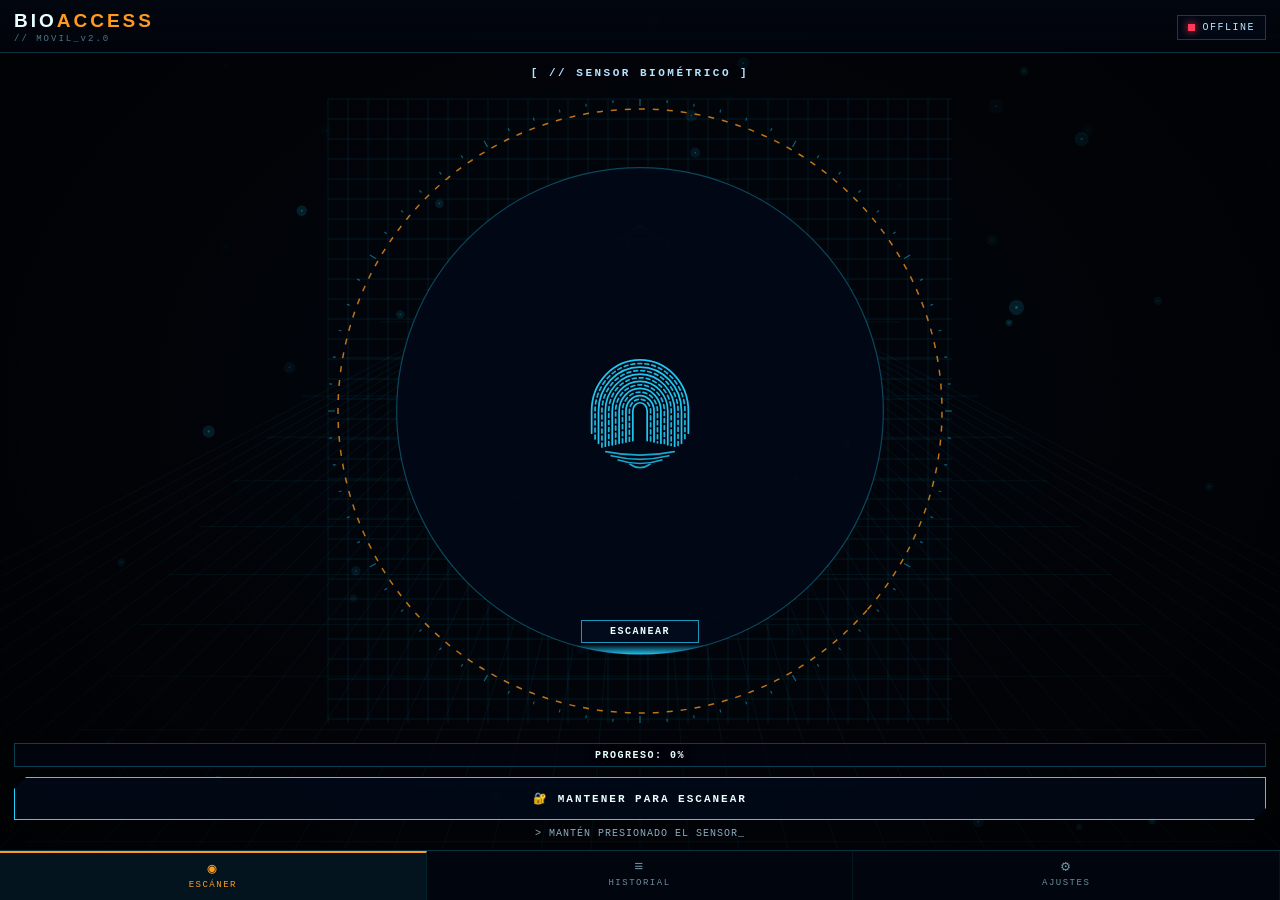
==== sistema simple/mobile/index.html @ aad82165 "Initial release: BioAccess PC + mobile biometric system" ====
<!DOCTYPE html>
<html lang="es">
<head>
<meta charset="utf-8">
<meta name="viewport" content="width=device-width, initial-scale=1, maximum-scale=1, user-scalable=no, viewport-fit=cover">
<meta name="theme-color" content="#01040a">
<meta name="mobile-web-app-capable" content="yes">
<link rel="manifest" href="manifest.json">
<link rel="stylesheet" href="app.css">
<title>BioAccess Mobile v2.0</title>
</head>
<body>

<canvas id="bg"></canvas>
<div class="vignette"></div>

<div id="app">

  <!-- ============ HEADER ============ -->
  <header class="topbar">
    <div class="brand">
      <div class="logo">BIO<span>ACCESS</span></div>
      <div class="sub">// MOVIL_v2.0</div>
    </div>
    <div class="status-chip" id="connChip">
      <span class="dot" id="connDot"></span>
      <span id="connText">OFFLINE</span>
    </div>
  </header>

  <!-- ============ VIEWS ============ -->
  <main>

    <!-- ---------- SCANNER ---------- -->
    <section class="view active" id="view-scan">
      <h2 class="view-title">[ // SENSOR BIOMÉTRICO ]</h2>

      <div class="peer-banner" id="peerBanner">
        <div class="pb-line1">SOLICITUD DE LA PC</div>
        <div class="pb-line2" id="pbText">PRESIONA EL SENSOR PARA AUTORIZAR</div>
      </div>

      <div class="stage">
        <canvas id="hud"></canvas>
        <div class="hud-tag" id="hudTag">ESCANEAR</div>
      </div>

      <div class="meter">
        <div class="meter-fill" id="meterFill"></div>
        <div class="meter-label" id="meterLabel">PROGRESO: 0%</div>
      </div>

      <button class="cyber-btn primary" id="btnScan">🔐 MANTENER PARA ESCANEAR</button>
      <div class="hint" id="scanHint">&gt; MANTÉN PRESIONADO EL SENSOR_</div>
    </section>

    <!-- ---------- HISTORY ---------- -->
    <section class="view" id="view-hist">
      <h2 class="view-title">[ // REGISTRO DE EVENTOS ]</h2>
      <div class="log-wrap">
        <ul class="log" id="histList"></ul>
      </div>
      <button class="cyber-btn danger" id="btnClearHist">🗑️ LIMPIAR HISTORIAL</button>
    </section>

    <!-- ---------- SETTINGS ---------- -->
    <section class="view" id="view-cfg">
      <h2 class="view-title">[ // CONFIGURACIÓN ]</h2>
      <div class="cfg-scroll">

        <fieldset class="group">
          <legend>CONEXIÓN CON LA PC</legend>
          <label class="row"><span>IP de la PC</span><input id="inpIp" type="text" inputmode="decimal" placeholder="192.168.1.50"></label>
          <label class="row"><span>Puerto</span><input id="inpPort" type="number" placeholder="8080"></label>
          <label class="row"><span>Nombre del dispositivo</span><input id="inpDevice" type="text" placeholder="Mi Celular"></label>
          <label class="row check"><input id="chkAuto" type="checkbox"><span>Detección automática (LAN)</span></label>
          <button class="cyber-btn small" id="btnDiscover">📡 BUSCAR PC EN LA RED</button>
          <button class="cyber-btn small" id="btnQr">⬛ ESCANEAR QR DE LA PC</button>
          <button class="cyber-btn small" id="btnUsb">🔌 VINCULAR POR USB</button>
          <button class="cyber-btn small" id="btnForget">🗑 OLVIDAR ESTA PC</button>
          <div class="hint" id="discoverHint">&gt; LISTO PARA BUSCAR_</div>
        </fieldset>

        <fieldset class="group">
          <legend>ESCÁNER</legend>
          <label class="row"><span>Sensibilidad</span><input id="inpSens" type="range" min="10" max="100" value="50"><b id="lblSens">50%</b></label>
          <label class="row"><span>Tiempo de escaneo</span><input id="inpTime" type="range" min="1" max="8" value="3"><b id="lblTime">3s</b></label>
          <label class="row check"><input id="chkBiometric" type="checkbox" checked><span>Usar huella real del celular</span></label>
          <label class="row check"><input id="chkHaptic" type="checkbox" checked><span>Vibración (haptico)</span></label>
        </fieldset>

        <fieldset class="group">
          <legend>AUDIO</legend>
          <label class="row check"><input id="chkAudio" type="checkbox" checked><span>Habilitar sonidos</span></label>
          <label class="row"><span>Volumen</span><input id="inpVol" type="range" min="0" max="100" value="70"><b id="lblVol">70%</b></label>
        </fieldset>

        <fieldset class="group">
          <legend>SEGURIDAD</legend>
          <label class="row check"><input id="chkPin" type="checkbox"><span>Pedir PIN al abrir</span></label>
          <label class="row"><span>PIN (4-8 dígitos)</span><input id="inpPin" type="password" inputmode="numeric" placeholder="****"></label>
          <label class="row check"><input id="chkPinReq" type="checkbox"><span>Pedir PIN en cada solicitud de la PC</span></label>
        </fieldset>

        <div class="cfg-info" id="devInfo"></div>
      </div>
      <button class="cyber-btn primary" id="btnSave">💾 GUARDAR CONFIGURACIÓN</button>
    </section>

  </main>

  <!-- ============ BOTTOM NAV ============ -->
  <nav class="tabbar">
    <button class="tab active" data-view="scan"><i>◉</i><span>ESCÁNER</span></button>
    <button class="tab" data-view="hist"><i>≡</i><span>HISTORIAL</span></button>
    <button class="tab" data-view="cfg"><i>⚙</i><span>AJUSTES</span></button>
  </nav>

</div>

<!-- ============ PIN MODAL ============ -->
<div class="modal" id="pinModal">
  <div class="modal-box">
    <div class="modal-title">🔒 VERIFICACIÓN DE SEGURIDAD</div>
    <input id="pinInput" type="password" inputmode="numeric" placeholder="****" autocomplete="off">
    <div class="modal-msg" id="pinMsg"></div>
    <div class="modal-btns">
      <button class="cyber-btn small primary" id="pinOk">CONFIRMAR</button>
      <button class="cyber-btn small danger" id="pinCancel">CANCELAR</button>
    </div>
  </div>
</div>

<div class="toast" id="toast"></div>

<script src="app.js"></script>
</body>
</html>
---- sistema simple/mobile/app.css ----
/* ===================================================================
   BioAccess Mobile v2.0 — Cyberpunk UI
   Paleta sincronizada con el terminal de escritorio (bioaccess.py)
   =================================================================== */
:root{
  --bg:#01040a;
  --cyan:#22d3ff;
  --cyan-dim:rgba(34,211,255,.28);
  --orange:#ff9a1f;
  --green:#2dffb0;
  --red:#ff3b5c;
  --text:#eaffff;
  --text-dim:#b8e4ff;
  --mono:Consolas,"Courier New",monospace;
}
*{box-sizing:border-box;-webkit-tap-highlight-color:transparent}
html,body{height:100%;margin:0}
body{
  background:var(--bg);color:var(--text);font-family:var(--mono);
  overflow:hidden;user-select:none;
}
#bg{position:fixed;inset:0;width:100%;height:100%;z-index:0}
.vignette{
  position:fixed;inset:0;z-index:1;pointer-events:none;
  background:radial-gradient(ellipse at 50% 45%,rgba(0,0,0,0) 35%,rgba(0,0,0,.72) 100%);
}
#app{
  position:relative;z-index:2;height:100%;display:flex;flex-direction:column;
  padding:env(safe-area-inset-top) 0 0 0;
}

/* ---------------- HEADER ---------------- */
.topbar{
  display:flex;align-items:center;justify-content:space-between;
  padding:10px 14px 8px;border-bottom:1px solid rgba(34,211,255,.22);
  background:linear-gradient(180deg,rgba(2,6,15,.95),rgba(2,6,15,.55));
  backdrop-filter:blur(2px);
}
.logo{font-size:19px;font-weight:900;letter-spacing:3px;color:#eaffff;font-family:"Segoe UI",sans-serif}
.logo span{color:var(--orange)}
.brand .sub{font-size:9px;letter-spacing:2px;color:rgba(160,225,255,.5);margin-top:2px}
.status-chip{
  display:flex;align-items:center;gap:7px;font-size:10px;letter-spacing:1.5px;
  border:1px solid var(--cyan-dim);padding:6px 10px;color:var(--text-dim);
  background:rgba(2,10,24,.7);
}
.dot{width:7px;height:7px;background:var(--red);box-shadow:0 0 8px var(--red)}
.status-chip.on .dot{background:var(--green);box-shadow:0 0 10px var(--green)}
.status-chip.on{border-color:rgba(45,255,176,.45);color:var(--green)}
.status-chip.wait .dot{background:var(--orange);box-shadow:0 0 10px var(--orange);animation:pulse 1s infinite}

/* ---------------- VIEWS ---------------- */
main{flex:1;position:relative;overflow:hidden}
.view{
  position:absolute;inset:0;display:none;flex-direction:column;
  padding:12px 14px 8px;overflow:hidden;
}
.view.active{display:flex}
.view-title{
  font-size:11px;letter-spacing:2.5px;color:var(--text-dim);font-weight:700;
  margin:2px 0 10px;text-align:center;
}

/* ---------------- SCANNER ---------------- */
.peer-banner{
  display:none;border:1px solid var(--orange);background:rgba(255,154,31,.10);
  padding:8px 10px;margin-bottom:8px;text-align:center;
}
.peer-banner.show{display:block;animation:blinkBorder 1.2s infinite}
.pb-line1{font-size:11px;letter-spacing:2px;color:var(--orange);font-weight:700}
.pb-line2{font-size:10px;color:var(--text-dim);margin-top:3px}

.stage{position:relative;flex:1;min-height:0;display:flex;align-items:center;justify-content:center}
#hud{width:100%;height:100%;max-height:100%;touch-action:none;display:block}
.hud-tag{
  position:absolute;bottom:14%;left:50%;transform:translateX(-50%);
  min-width:118px;padding:5px 12px;text-align:center;font-size:10px;font-weight:700;
  letter-spacing:1.5px;color:var(--text);background:rgba(3,12,28,.94);
  border:1px solid rgba(34,211,255,.7);
}

/* ---------------- METER ---------------- */
.meter{
  position:relative;height:24px;border:1px solid var(--cyan-dim);
  background:rgba(2,6,15,.8);overflow:hidden;margin:10px 0 10px;
}
.meter-fill{
  position:absolute;inset:0;width:0%;
  background:linear-gradient(90deg,var(--cyan),#2f6bff,var(--cyan));
  transition:width .08s linear;box-shadow:0 0 14px rgba(34,211,255,.6);
}
.meter-label{
  position:absolute;inset:0;display:flex;align-items:center;justify-content:center;
  font-size:10px;font-weight:700;letter-spacing:1.5px;color:#eaffff;
  text-shadow:0 0 6px #000,0 0 12px #000;
}

/* ---------------- BUTTONS ---------------- */
.cyber-btn{
  position:relative;width:100%;padding:14px 10px;background:rgba(2,10,24,.85);
  border:1px solid var(--cyan);color:var(--text);font-family:var(--mono);
  font-size:11px;font-weight:700;letter-spacing:2px;cursor:pointer;
  clip-path:polygon(12px 0,100% 0,100% calc(100% - 12px),calc(100% - 12px) 100%,0 100%,0 12px);
  transition:background .12s,border-color .12s,color .12s;
}
.cyber-btn:active,.cyber-btn.pressed{background:rgba(45,255,176,.18);border-color:var(--green);color:#fff}
.cyber-btn.primary{border-color:var(--cyan);box-shadow:0 0 12px rgba(34,211,255,.28)}
.cyber-btn.primary:active{box-shadow:0 0 22px rgba(45,255,176,.5)}
.cyber-btn.danger{border-color:var(--red);color:#ffd8de;box-shadow:0 0 12px rgba(255,59,92,.22)}
.cyber-btn.small{padding:11px 8px;font-size:10px;letter-spacing:1.5px;margin-top:8px}
.cyber-btn:disabled{opacity:.45}

.hint{margin-top:8px;font-size:10px;letter-spacing:1px;color:rgba(184,228,255,.75);text-align:center;min-height:14px}

/* ---------------- LOG ---------------- */
.log-wrap{
  flex:1;min-height:0;overflow-y:auto;border:1px solid var(--cyan-dim);
  background:rgba(5,14,30,.55);padding:4px 0;margin-bottom:10px;
}
.log{list-style:none;margin:0;padding:0}
.log li{
  font-size:10.5px;padding:7px 10px;border-bottom:1px solid rgba(34,211,255,.09);
  color:var(--text);line-height:1.4;display:flex;gap:8px;align-items:flex-start;
}
.log li .t{color:rgba(34,211,255,.75);flex:0 0 auto}
.log li.ok{border-left:2px solid var(--green)}
.log li.warn{border-left:2px solid var(--orange)}
.log li.err{border-left:2px solid var(--red)}
.log li.info{border-left:2px solid var(--cyan)}
.log .empty{color:rgba(184,228,255,.4);font-style:italic;border:none}

/* ---------------- SETTINGS ---------------- */
.cfg-scroll{flex:1;min-height:0;overflow-y:auto;padding-right:2px}
.group{
  border:1px solid rgba(34,211,255,.25);padding:8px 10px 12px;margin:0 0 12px;
  background:rgba(5,14,30,.45);
}
.group legend{
  font-size:9.5px;letter-spacing:1.5px;color:var(--orange);font-weight:700;padding:0 6px;
}
.row{display:flex;align-items:center;gap:8px;margin:8px 0;font-size:10.5px;color:var(--text-dim)}
.row>span{flex:1}
.row input[type=text],.row input[type=number],.row input[type=password]{
  flex:1.1;min-width:0;background:rgba(2,10,24,.85);border:1px solid var(--cyan-dim);
  color:var(--text);font-family:var(--mono);font-size:11px;padding:7px 8px;outline:none;
}
.row input:focus{border-color:var(--cyan)}
.row input[type=range]{
  flex:1.2;-webkit-appearance:none;height:5px;background:rgba(2,6,15,.9);
  border:1px solid rgba(34,211,255,.25);outline:none;
}
.row input[type=range]::-webkit-slider-thumb{
  -webkit-appearance:none;width:16px;height:16px;background:var(--cyan);
  border:1px solid var(--cyan);box-shadow:0 0 8px rgba(34,211,255,.8);
}
.row b{font-size:10px;color:var(--cyan);min-width:34px;text-align:right}
.row.check{gap:10px}
.row.check input[type=checkbox]{
  -webkit-appearance:none;width:17px;height:17px;flex:0 0 auto;
  background:rgba(2,10,24,.9);border:1px solid var(--cyan-dim);position:relative;
}
.row.check input[type=checkbox]:checked{background:var(--cyan);box-shadow:0 0 10px rgba(34,211,255,.7)}
.row.check input[type=checkbox]:checked::after{
  content:"";position:absolute;inset:4px;background:#01040a;
}
.cfg-info{font-size:9.5px;color:rgba(184,228,255,.5);line-height:1.7;margin:4px 2px 8px}
.cfg-info b{color:var(--orange);font-weight:400}

/* ---------------- TABBAR ---------------- */
.tabbar{
  display:flex;border-top:1px solid rgba(34,211,255,.22);
  background:rgba(2,6,15,.95);padding-bottom:env(safe-area-inset-bottom);
}
.tab{
  flex:1;background:none;border:none;border-right:1px solid rgba(34,211,255,.08);
  color:rgba(180,230,255,.6);font-family:var(--mono);font-size:9px;letter-spacing:1.5px;
  padding:9px 0 10px;display:flex;flex-direction:column;align-items:center;gap:3px;cursor:pointer;
}
.tab i{font-style:normal;font-size:15px;line-height:1}
.tab.active{color:var(--orange);border-top:2px solid var(--orange);background:rgba(34,211,255,.07)}

/* ---------------- MODAL ---------------- */
.modal{
  position:fixed;inset:0;z-index:50;display:none;align-items:center;justify-content:center;
  background:rgba(1,4,10,.94);padding:24px;
}
.modal.show{display:flex}
.modal-box{width:100%;max-width:320px;border:1px solid var(--cyan-dim);padding:18px;background:rgba(3,10,22,.98)}
.modal-title{font-size:11px;letter-spacing:2px;color:var(--orange);font-weight:700;text-align:center;margin-bottom:12px}
.modal-box input{
  width:100%;text-align:center;font-size:20px;letter-spacing:8px;padding:10px;
  background:rgba(2,10,24,.9);border:1px solid var(--cyan-dim);color:var(--text);outline:none;font-family:var(--mono);
}
.modal-msg{font-size:9.5px;color:var(--red);text-align:center;min-height:14px;margin-top:8px}
.modal-btns{display:flex;gap:8px;margin-top:10px}

/* ---------------- TOAST ---------------- */
.toast{
  position:fixed;left:50%;bottom:78px;transform:translate(-50%,14px);z-index:60;
  padding:9px 14px;font-size:10px;letter-spacing:1px;color:#01040a;font-weight:700;
  background:var(--green);opacity:0;pointer-events:none;transition:.22s;
}
.toast.show{opacity:1;transform:translate(-50%,0)}
.toast.err{background:var(--red);color:#fff}
.toast.warn{background:var(--orange)}

@keyframes pulse{0%,100%{opacity:1}50%{opacity:.35}}
@keyframes blinkBorder{0%,100%{box-shadow:0 0 0 rgba(255,154,31,0)}50%{box-shadow:0 0 14px rgba(255,154,31,.55)}}
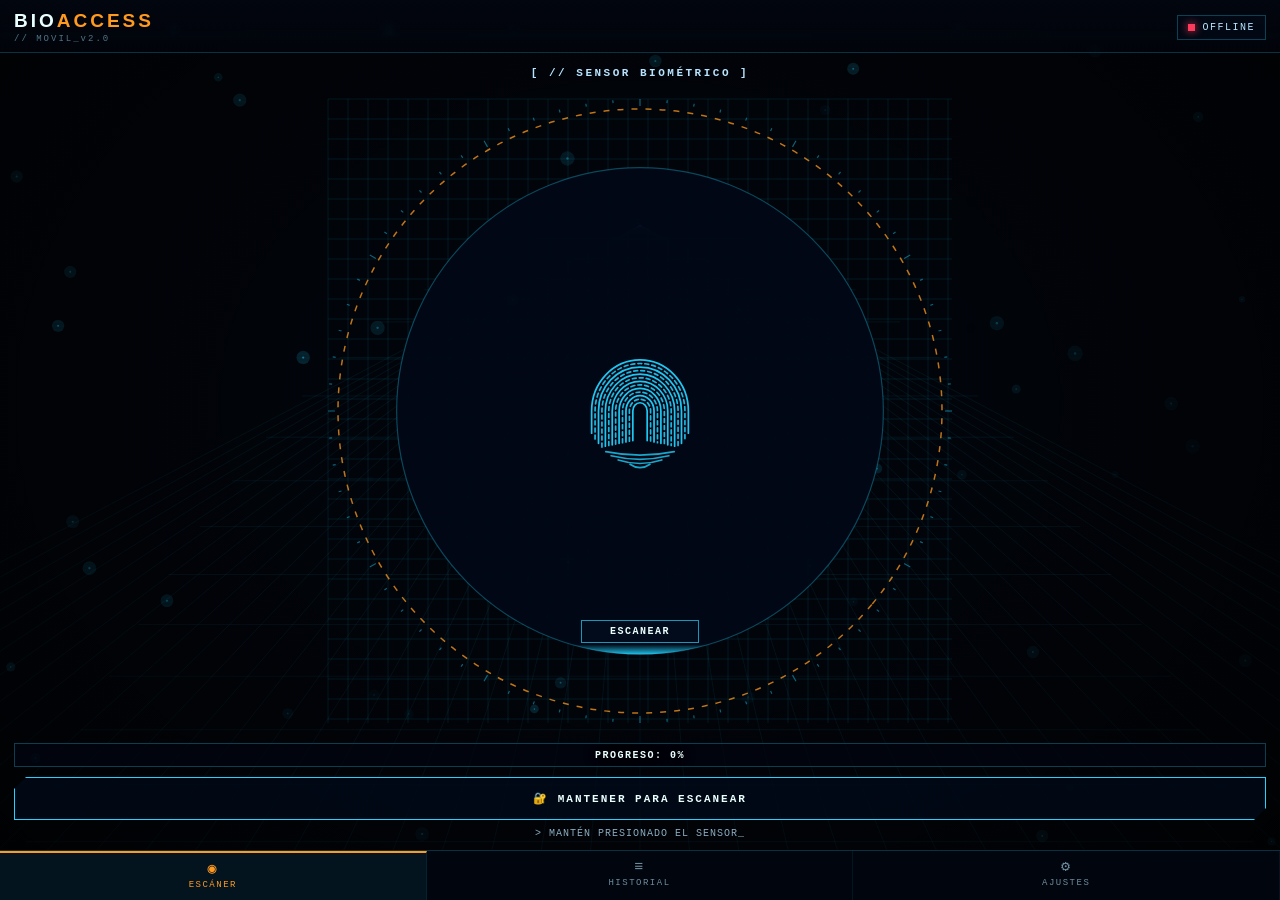
==== commit cca77cc8: "Sanitize IPs and update portable copies" ====
--- a/sistema simple/mobile/index.html
+++ b/sistema simple/mobile/index.html
@@ -70,7 +70,7 @@
 
         <fieldset class="group">
           <legend>CONEXIÓN CON LA PC</legend>
-          <label class="row"><span>IP de la PC</span><input id="inpIp" type="text" inputmode="decimal" placeholder="192.168.1.50"></label>
+          <label class="row"><span>IP de la PC</span><input id="inpIp" type="text" inputmode="decimal" placeholder="Se detecta sola (BUSCAR PC)"></label>
           <label class="row"><span>Puerto</span><input id="inpPort" type="number" placeholder="8080"></label>
           <label class="row"><span>Nombre del dispositivo</span><input id="inpDevice" type="text" placeholder="Mi Celular"></label>
           <label class="row check"><input id="chkAuto" type="checkbox"><span>Detección automática (LAN)</span></label>
